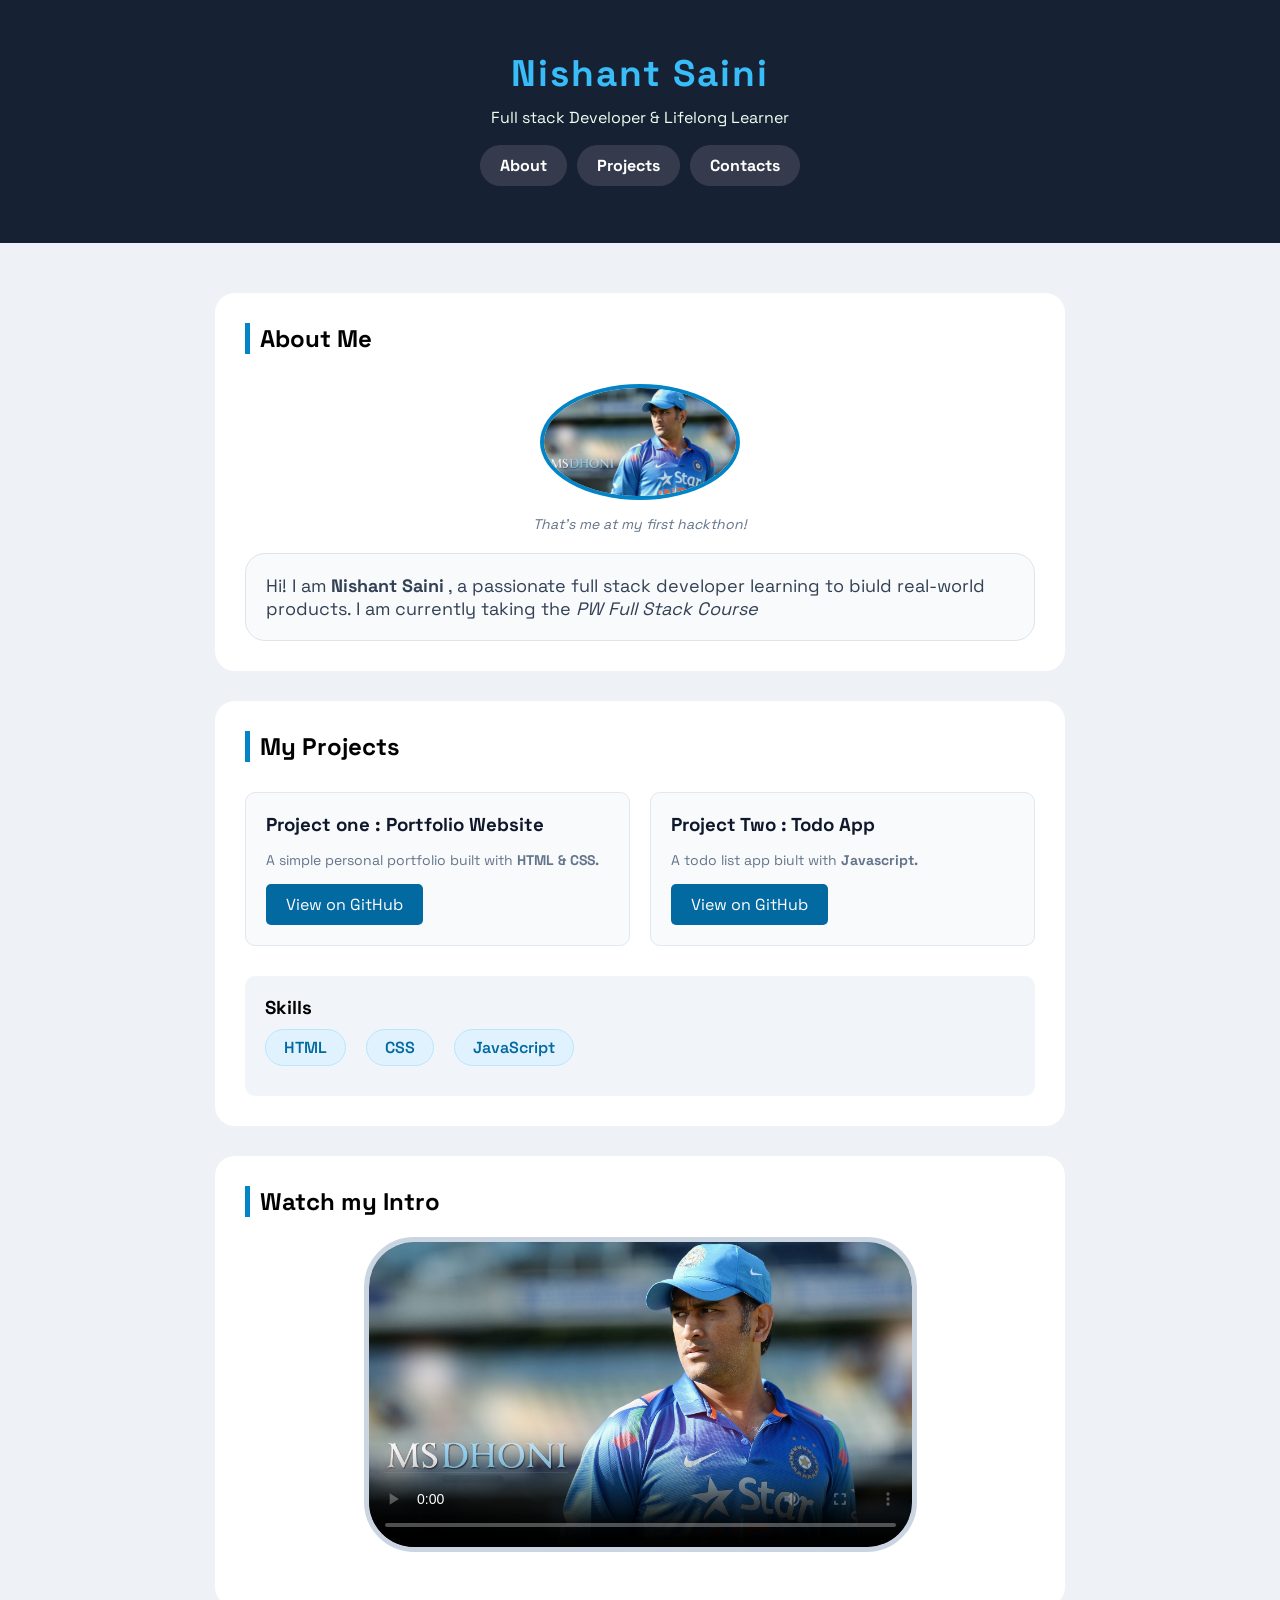
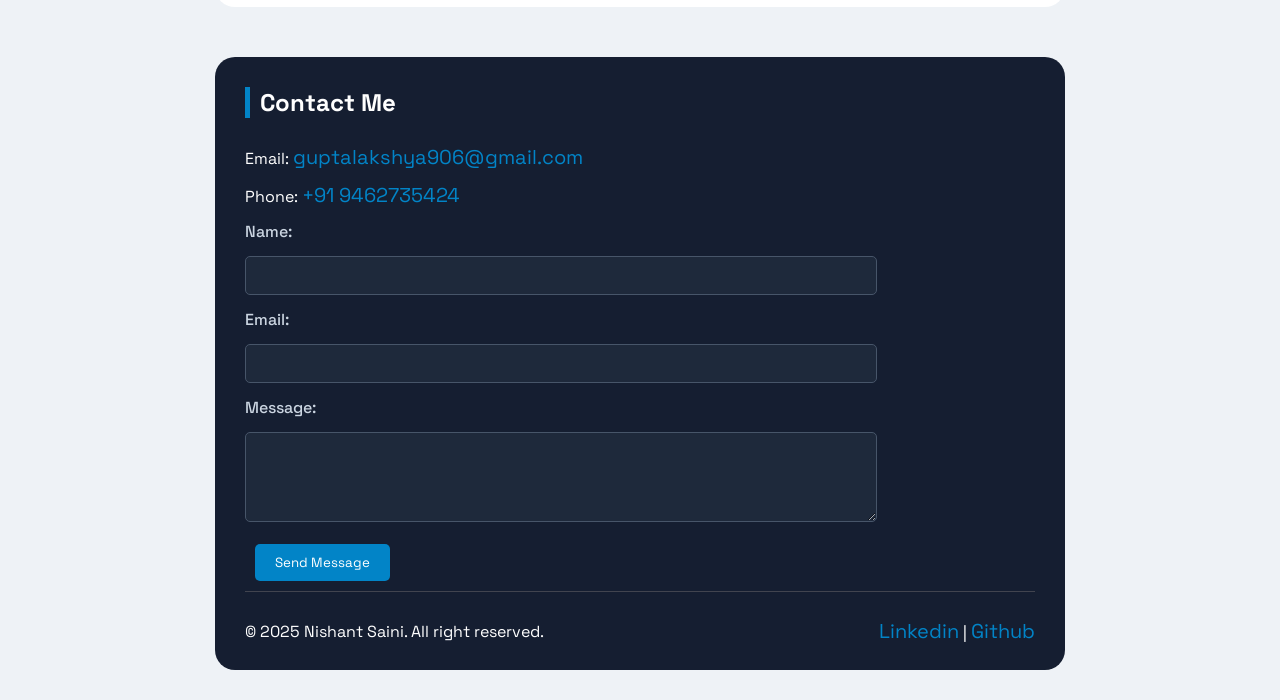
==== portfolio.html @ 58dd2ebd "My first portfolio" ====
<!DOCTYPE html>
<html lang="en">

<head>
    <meta charset="UTF-8">
    <meta name="viewport" content="width=device-width, initial-scale=1.0">
    <title>Nishant Saini| Portfolio</title>
    <link rel="stylesheet" href="style.css">
</head>

<body>

    <header>
        <h1> Nishant Saini</h1>
        <p>Full stack Developer & Lifelong Learner</p>
        <nav>
            <a href="#about">About</a>
            <a href="#projects">Projects</a>
            <a href="#intro">Contacts</a>
        </nav>
    </header>

    <main>
        <section id="about">
            <h2>About Me</h2>
            <figure>
                <img src="ms dhoni.jpg" alt="" width="200px height200px">
                <figcaption>That's me at my first hackthon! </figcaption>

            </figure>
            <p>Hi! I am <strong>Nishant Saini</strong> , a passionate full stack developer learning to biuld
                real-world products. I am currently taking the <em> PW Full Stack Course</em></p>
        </section>
        <section id="projects">

            <h2>My Projects</h2>
            <div id="project-card">
                <article>
                    <h3> Project one : Portfolio Website</h3>
                    <p>A simple personal portfolio built with <STRong>HTML & CSS.</STRong></p>
                    <a href="">View on GitHub</a>
                </article>

                <article>
                    <h3> Project Two : Todo App</h3>
                    <p>A todo list app biult with <STRong>Javascript.</STRong></p>
                    <a href="">View on GitHub</a>
                </article>
            </div>
            <div id="skills">

                <h3>Skills</h3>
                <ul>
                    <li>HTML</li>
                    <li>CSS</li>
                    <li>JavaScript</li>

                </ul>
            </div>
        </section>

        <section id="intro">

            <h2>Watch my Intro</h2>
            <video src="videos.mp4" width="500px" height="300px" controls loop poster="ms dhoni.jpg"></video>
        </section>





    </main>

    <footer>
        <h2>Contact Me</h2>
        <p>Email: <a href="mailto:guptalakshya906@gmail.com">guptalakshya906@gmail.com</a></p>
        <p>Phone: <a href="tel:+919462735424">+91 9462735424</a></p>

        <form action="">
            <label for="name">Name:</label>
            <input type="text" id="name">

       

            <label for="email">Email:</label>
            <input type="email" id="email">
          
            <label for="message">Message:</label>
           
            <textarea name="message" id="message" rows="4" cols="40"></textarea>
            <br>
            <button type="submit">Send Message</button>
        </form>



        <div id="lower-footer">
            <p>&copy; 2025 Nishant Saini. All right reserved.</p>
            <p>
                <a href="">Linkedin</a> | <a href="">Github</a>
            </p>

        </div>
    </footer>

</body>

</html>
---- style.css ----
@import url('https://fonts.googleapis.com/css2?family=Plus+Jakarta+Sans:ital,wght@0,200..800;1,200..800&family=Poppins:ital,wght@0,100;0,200;0,300;0,400;0,500;0,600;0,700;0,800;0,900;1,100;1,200;1,300;1,400;1,500;1,600;1,700;1,800;1,900&family=Space+Grotesk:wght@300..700&display=swap');

* {
    padding: 0;
    margin: 0;
    box-sizing: border-box;
    font-family: "Space Grotesk", sans-serif;
}

body {
    background-color: #EEF2F6;
}

header {
    background-color: #162134;
    padding: 50px 0;
    color: white;
    text-align: center;
}

header h1 {
    color: #38BDF8;
    font-size: 37px;
    letter-spacing: 2px;
}

header p {
    color: #F0FFF2;
    padding: 10px 0;
}

header nav a {
    text-decoration: none;
    background-color: #353B4C;
    color: white;
    border-radius: 30px;
    padding: 10px 20px;
    margin: 7px 3px;
    display: inline-block;
    font-weight: 700;
}

header nav a:hover {
    background-color: #0284C7;
}

main {

    margin: 50px auto;

    max-width: 850px;
}

#about,
#projects,
#intro {
    background-color: white;
    padding: 30px;
    border-radius: 20px;
    margin-bottom: 30px;
}

#about h2,
#projects h2,
#intro h2 {
    border-left: 5px solid #0284C7;
    padding-left: 10px;
}

#about figure {
    text-align: center;
    padding: 20px 0;
}

#about figure img {
    border-radius: 50%;
    border: 4px solid #0284C7;
    margin: 10px 0;
    transition: all 0.5s;
}

#about figure img:hover {
    transform: scale(1.1);
     box-shadow: 0px 10px 10px rgba(0, 0, 0, 0.282);

}

#about figure figcaption {
    color: #64748B;
    font-style: italic;
    font-size: 14px;
}

#about p {
    background-color: #F8FAFC;
    padding: 20px;
    border-radius: 20px;
    border: 1px solid #dee4e9;
    font-size: 18px;
    color: #334155;
}

#project-card {

    display: flex;
    gap: 20px;
    margin: 30px 0;
    flex-wrap: wrap;
}

#project-card article {
    flex: 1;
    background-color: #F8FAFC;
    padding: 20px;
    border-radius: 10px;
    /* display: flex;
    flex-direction: column;
    gap: 10px; */
    border: 1px solid #E2E8F0;
    color: #0F172A;
    transition: all 0.5s;
}

#project-card article:hover {
  transform: translateY(-5px);
  box-shadow: 0px 10px 10px rgba(0, 0, 0, 0.282);
}

#project-card article p {
    font-size: 14px;
    color: #64748B;
    margin: 15px 0;
}

#project-card article a {
    border-radius: 5px;
    background-color: #0369A1;
    padding: 10px 20px;
    display: inline-block;
    color: white;
    text-decoration: none;
    width: auto;
}

#skills {
    background-color: #F1F5F9;
    border-radius: 10px;
    padding: 20px;
}

#skills ul {
    list-style-type: none;
    display: flex;
    gap: 20px;
    padding: 10px 0;
    flex-wrap: wrap;
}

#skills ul li {
    background-color: #E0F2FE;
    border-radius: 30px;
    border: 1px solid #BAE6FD;
    padding: 7px 18px;
    color: #0369A1;
    font-weight: 600;
}

#intro {
    text-align: center;
}

#intro h2 {
    text-align: left;
}

#intro video {
    margin: 20px;
    /* padding: 30px; */
    object-fit: cover;
    width: 70%;
    height: 100%;
    border: 5px solid #CBD5E1;
    border-radius: 50px;
}

footer {
    background-color: #151E31;
    max-width: 850px;
    margin: 50px auto;
    border-radius: 20px;
    padding: 30px 30px 0;
    margin-bottom: 30px;
}

footer h2 {
    border-left: 5px solid #0284C7;
    padding-left: 10px;
    color: white;
    font-size: 24px;
    margin-bottom: 20px;
}

footer p{
    color: white;
    padding: 6px 0;
}

footer p a{
    text-decoration: none;
    color: #0284C7;
    font-size: 20px;
}

footer p a:hover{
    text-decoration: underline;
    color: #38BDF8;
}
form label{
    display: block;
    margin: 7px 0;
    color:  #CBD5E1;
    font-weight: 500;
}
form{
    max-width:  80%;
}


form input[type="text"],
form input[type="email"],
textarea{
  width: 100%;
  background-color: #1E293B;
  outline: none;
  border: 1px solid #475569;
  border-radius: 5px;
  padding: 10px 20px;
  color: white;
  margin: 7px 0;
}

form button{
    border-radius: 5px;
    background-color: #0284C7;
    padding: 10px 20px;
    display: inline-block;
    color: white;
    text-decoration: none;
    width: auto;
    outline: none;
    border: none;
    margin: 10px;
}
  #lower-footer{
    display: flex;
    flex-wrap: wrap;
    align-items: center;
    justify-content: space-between;
    border-top: 1px solid rgba(129, 125, 125, 0.405);
    padding:  20px 0;
    margin-top: 10px 0;
}
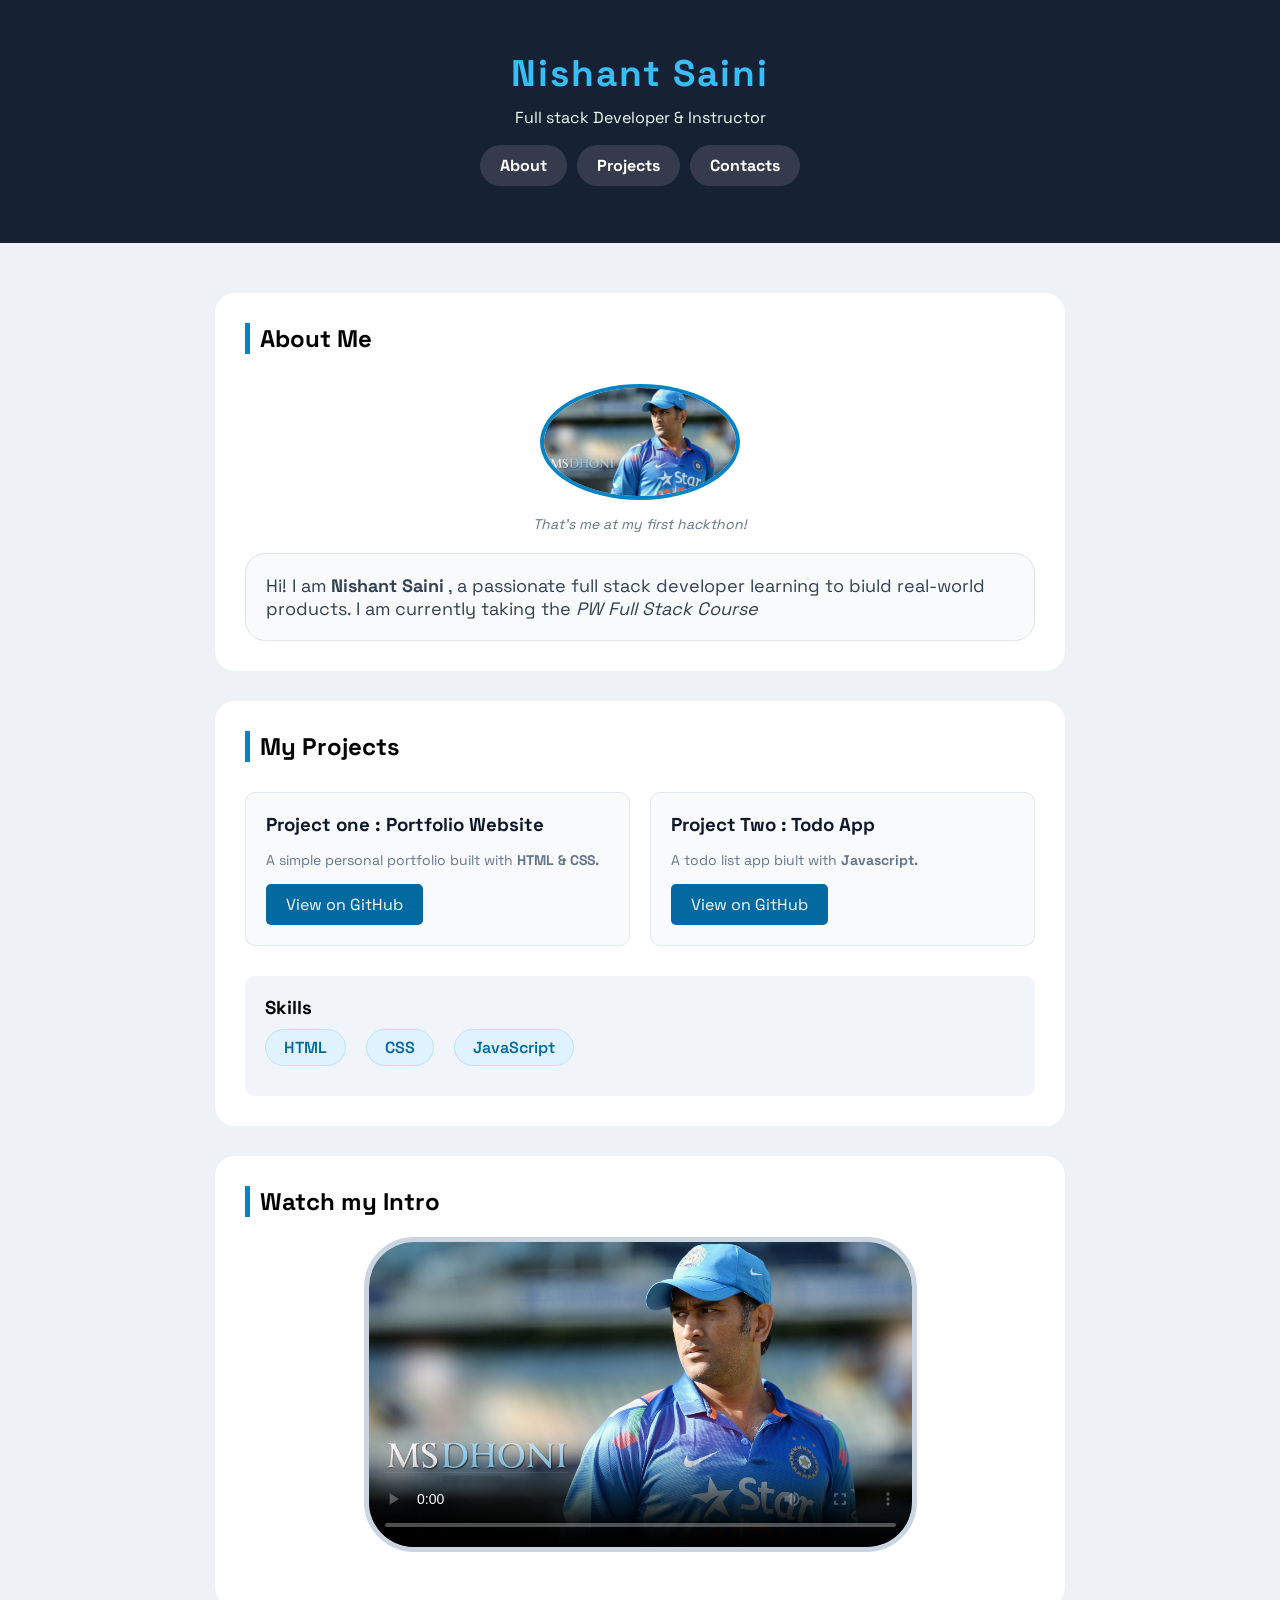
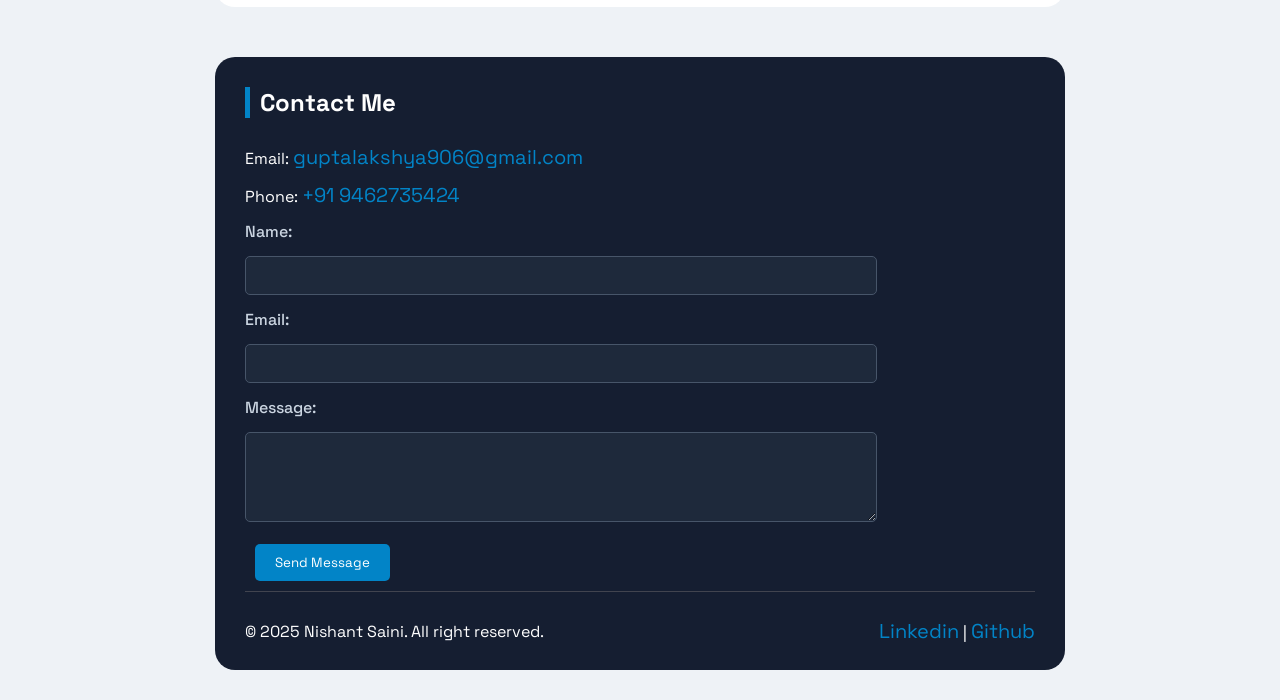
==== commit 916601df: "change description" ====
--- a/portfolio.html
+++ b/portfolio.html
@@ -12,7 +12,7 @@
 
     <header>
         <h1> Nishant Saini</h1>
-        <p>Full stack Developer & Lifelong Learner</p>
+        <p>Full stack Developer & Instructor</p>
         <nav>
             <a href="#about">About</a>
             <a href="#projects">Projects</a>
